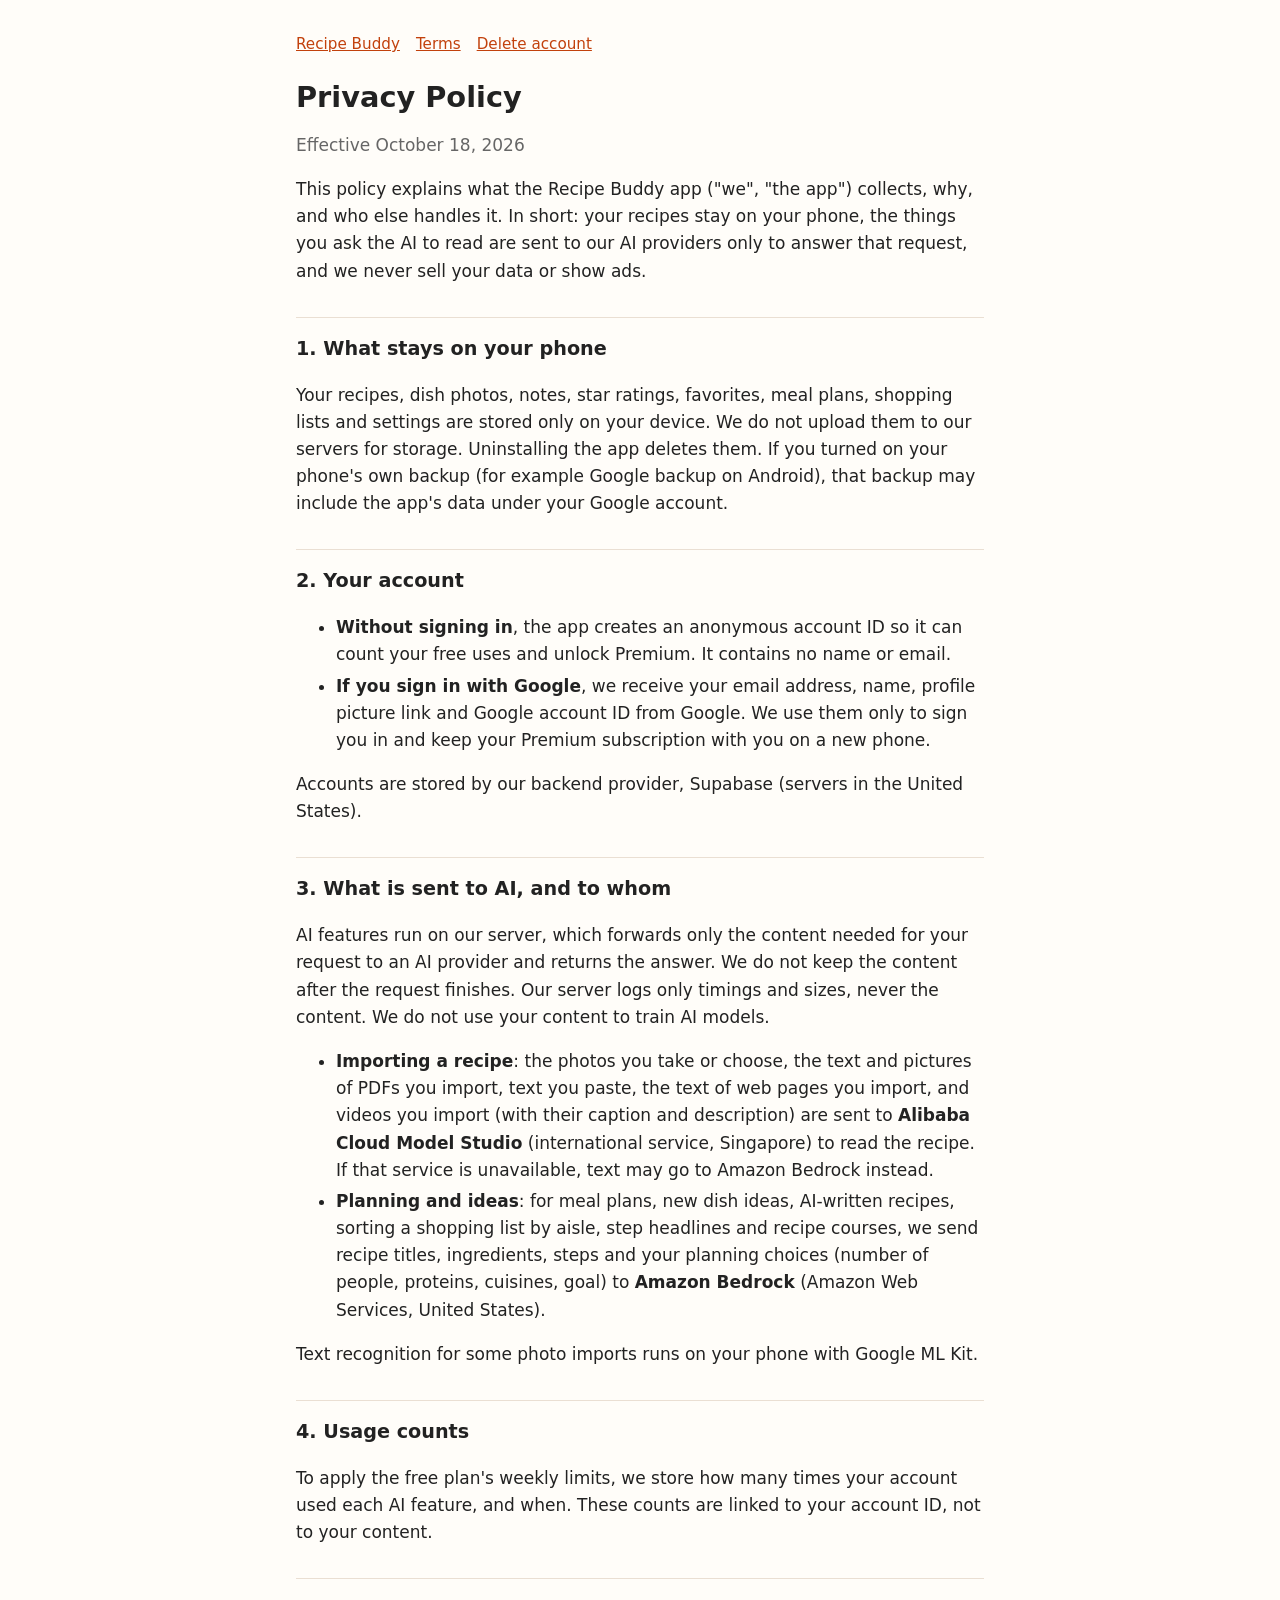
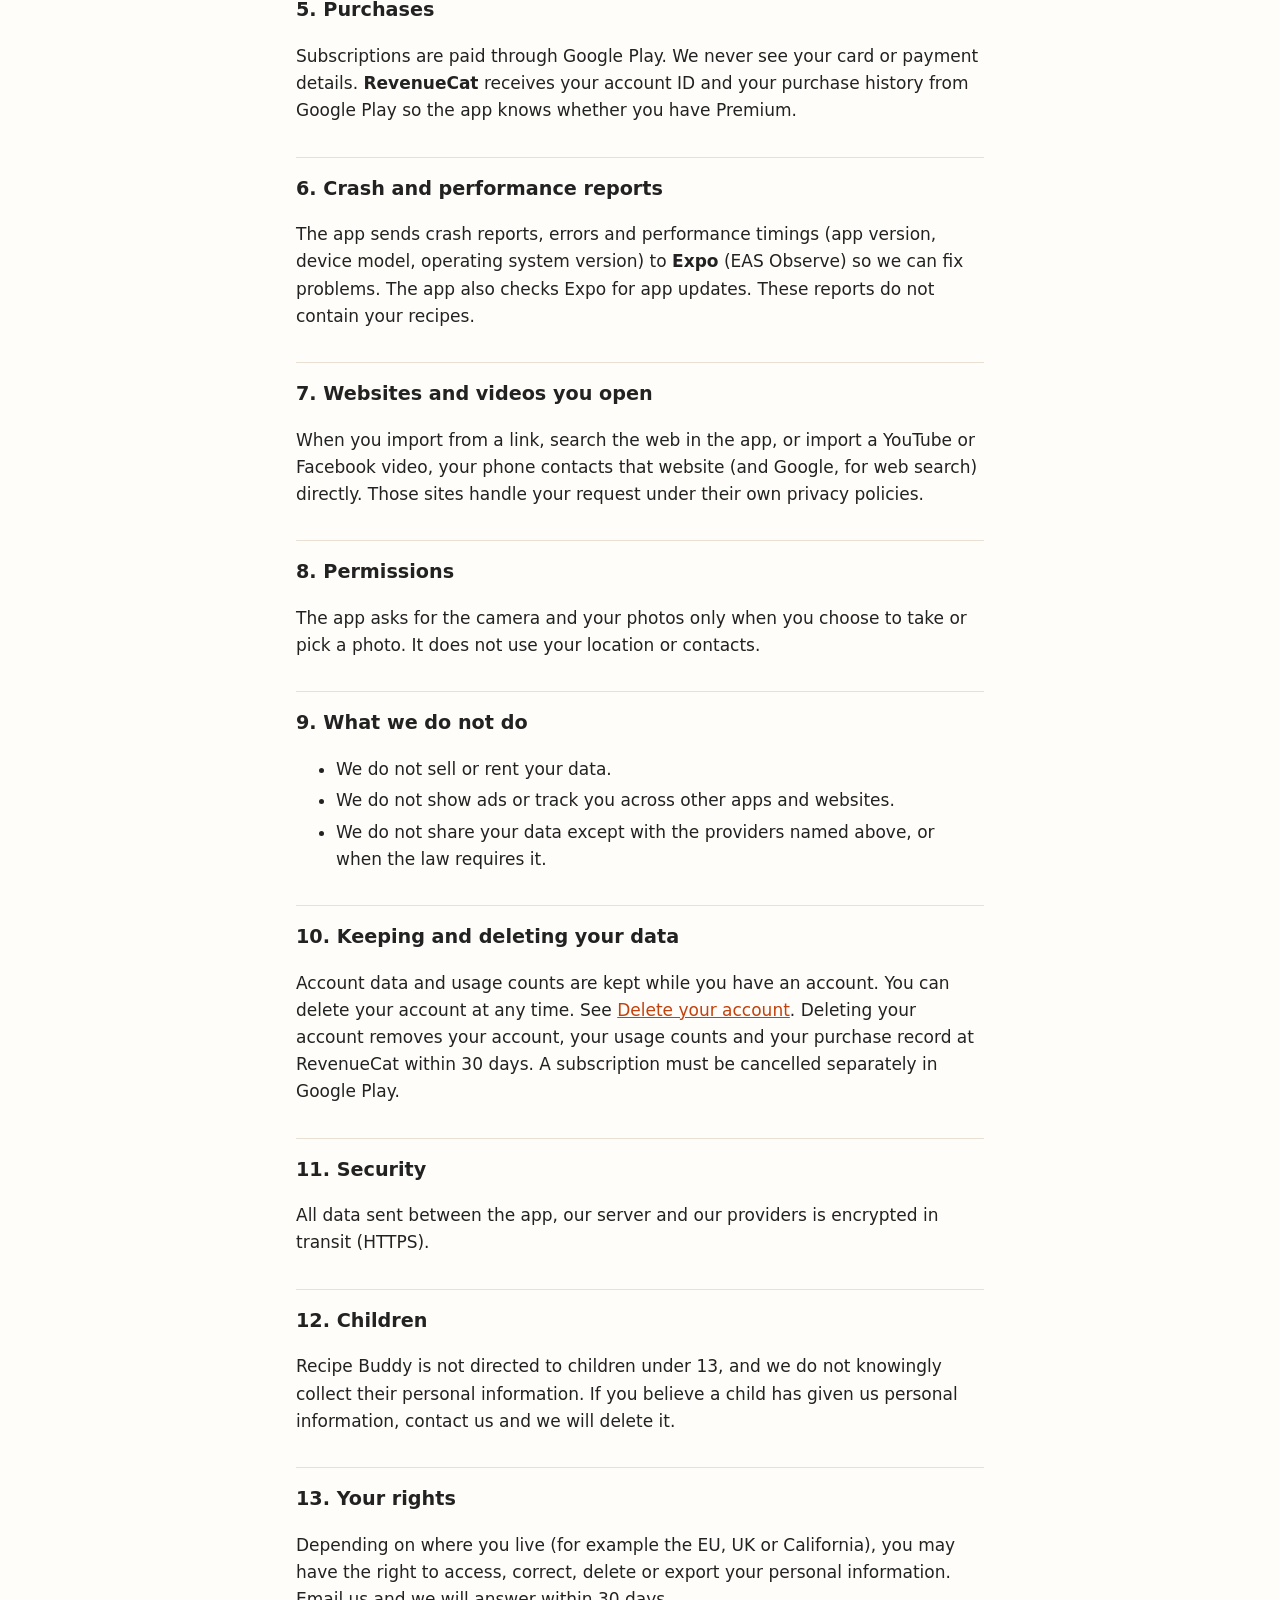
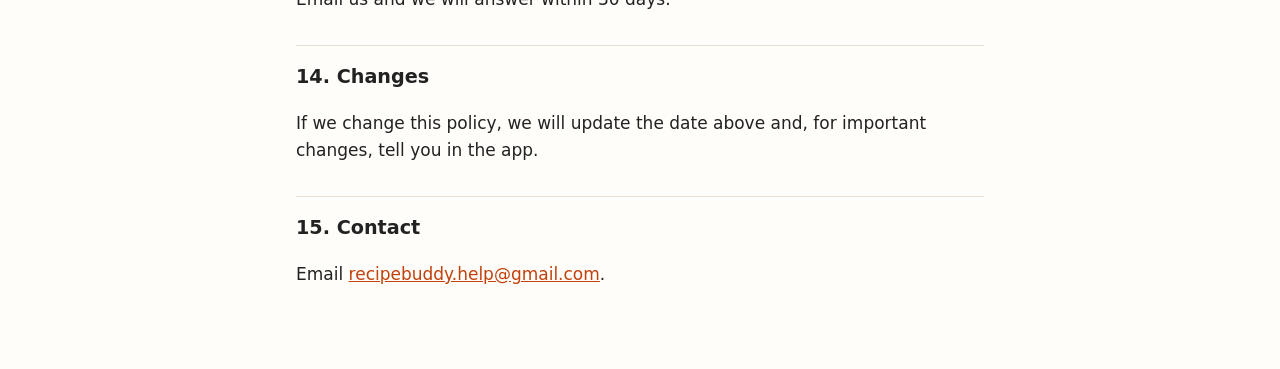
==== privacy/index.html @ 603877e3 "initial commit" ====
<!doctype html>
<html lang="en">
<head>
<meta charset="utf-8">
<meta name="viewport" content="width=device-width, initial-scale=1">
<title>Privacy Policy · Recipe Buddy</title>
<link rel="stylesheet" href="../style.css">
</head>
<body>
<main>
<nav><a href="../">Recipe Buddy</a><a href="../terms/">Terms</a><a href="../delete-account/">Delete account</a></nav>
<h1>Privacy Policy</h1>
<p class="muted">Effective October 18, 2026</p>

<p>This policy explains what the Recipe Buddy app ("we", "the app") collects, why, and who else handles it. In short: your recipes stay on your phone, the things you ask the AI to read are sent to our AI providers only to answer that request, and we never sell your data or show ads.</p>

<h2>1. What stays on your phone</h2>
<p>Your recipes, dish photos, notes, star ratings, favorites, meal plans, shopping lists and settings are stored only on your device. We do not upload them to our servers for storage. Uninstalling the app deletes them. If you turned on your phone's own backup (for example Google backup on Android), that backup may include the app's data under your Google account.</p>

<h2>2. Your account</h2>
<ul>
  <li><strong>Without signing in</strong>, the app creates an anonymous account ID so it can count your free uses and unlock Premium. It contains no name or email.</li>
  <li><strong>If you sign in with Google</strong>, we receive your email address, name, profile picture link and Google account ID from Google. We use them only to sign you in and keep your Premium subscription with you on a new phone.</li>
</ul>
<p>Accounts are stored by our backend provider, Supabase (servers in the United States).</p>

<h2>3. What is sent to AI, and to whom</h2>
<p>AI features run on our server, which forwards only the content needed for your request to an AI provider and returns the answer. We do not keep the content after the request finishes. Our server logs only timings and sizes, never the content. We do not use your content to train AI models.</p>
<ul>
  <li><strong>Importing a recipe</strong>: the photos you take or choose, the text and pictures of PDFs you import, text you paste, the text of web pages you import, and videos you import (with their caption and description) are sent to <strong>Alibaba Cloud Model Studio</strong> (international service, Singapore) to read the recipe. If that service is unavailable, text may go to Amazon Bedrock instead.</li>
  <li><strong>Planning and ideas</strong>: for meal plans, new dish ideas, AI-written recipes, sorting a shopping list by aisle, step headlines and recipe courses, we send recipe titles, ingredients, steps and your planning choices (number of people, proteins, cuisines, goal) to <strong>Amazon Bedrock</strong> (Amazon Web Services, United States).</li>
</ul>
<p>Text recognition for some photo imports runs on your phone with Google ML Kit.</p>

<h2>4. Usage counts</h2>
<p>To apply the free plan's weekly limits, we store how many times your account used each AI feature, and when. These counts are linked to your account ID, not to your content.</p>

<h2>5. Purchases</h2>
<p>Subscriptions are paid through Google Play. We never see your card or payment details. <strong>RevenueCat</strong> receives your account ID and your purchase history from Google Play so the app knows whether you have Premium.</p>

<h2>6. Crash and performance reports</h2>
<p>The app sends crash reports, errors and performance timings (app version, device model, operating system version) to <strong>Expo</strong> (EAS Observe) so we can fix problems. The app also checks Expo for app updates. These reports do not contain your recipes.</p>

<h2>7. Websites and videos you open</h2>
<p>When you import from a link, search the web in the app, or import a YouTube or Facebook video, your phone contacts that website (and Google, for web search) directly. Those sites handle your request under their own privacy policies.</p>

<h2>8. Permissions</h2>
<p>The app asks for the camera and your photos only when you choose to take or pick a photo. It does not use your location or contacts.</p>

<h2>9. What we do not do</h2>
<ul>
  <li>We do not sell or rent your data.</li>
  <li>We do not show ads or track you across other apps and websites.</li>
  <li>We do not share your data except with the providers named above, or when the law requires it.</li>
</ul>

<h2>10. Keeping and deleting your data</h2>
<p>Account data and usage counts are kept while you have an account. You can delete your account at any time. See <a href="../delete-account/">Delete your account</a>. Deleting your account removes your account, your usage counts and your purchase record at RevenueCat within 30 days. A subscription must be cancelled separately in Google Play.</p>

<h2>11. Security</h2>
<p>All data sent between the app, our server and our providers is encrypted in transit (HTTPS).</p>

<h2>12. Children</h2>
<p>Recipe Buddy is not directed to children under 13, and we do not knowingly collect their personal information. If you believe a child has given us personal information, contact us and we will delete it.</p>

<h2>13. Your rights</h2>
<p>Depending on where you live (for example the EU, UK or California), you may have the right to access, correct, delete or export your personal information. Email us and we will answer within 30 days.</p>

<h2>14. Changes</h2>
<p>If we change this policy, we will update the date above and, for important changes, tell you in the app.</p>

<h2>15. Contact</h2>
<p>Email <a href="mailto:recipebuddy.help@gmail.com">recipebuddy.help@gmail.com</a>.</p>
</main>
</body>
</html>
---- style.css ----
:root { --bg: #fffdf9; --text: #222; --muted: #666; --accent: #c2410c; --line: #eadfd3; }
@media (prefers-color-scheme: dark) { :root { --bg: #181512; --text: #eee; --muted: #aaa; --accent: #fb923c; --line: #3a322b; } }
* { box-sizing: border-box; }
body { margin: 0; background: var(--bg); color: var(--text); font: 17px/1.6 system-ui, -apple-system, "Segoe UI", Roboto, sans-serif; }
main { max-width: 720px; margin: 0 auto; padding: 32px 16px 64px; }
h1 { font-size: 1.8rem; line-height: 1.2; margin: 0 0 4px; }
h2 { font-size: 1.2rem; margin: 32px 0 8px; padding-top: 16px; border-top: 1px solid var(--line); }
.muted { color: var(--muted); }
a { color: var(--accent); }
nav { margin-bottom: 24px; font-size: 0.95rem; }
nav a { margin-right: 16px; }
li { margin: 4px 0; }
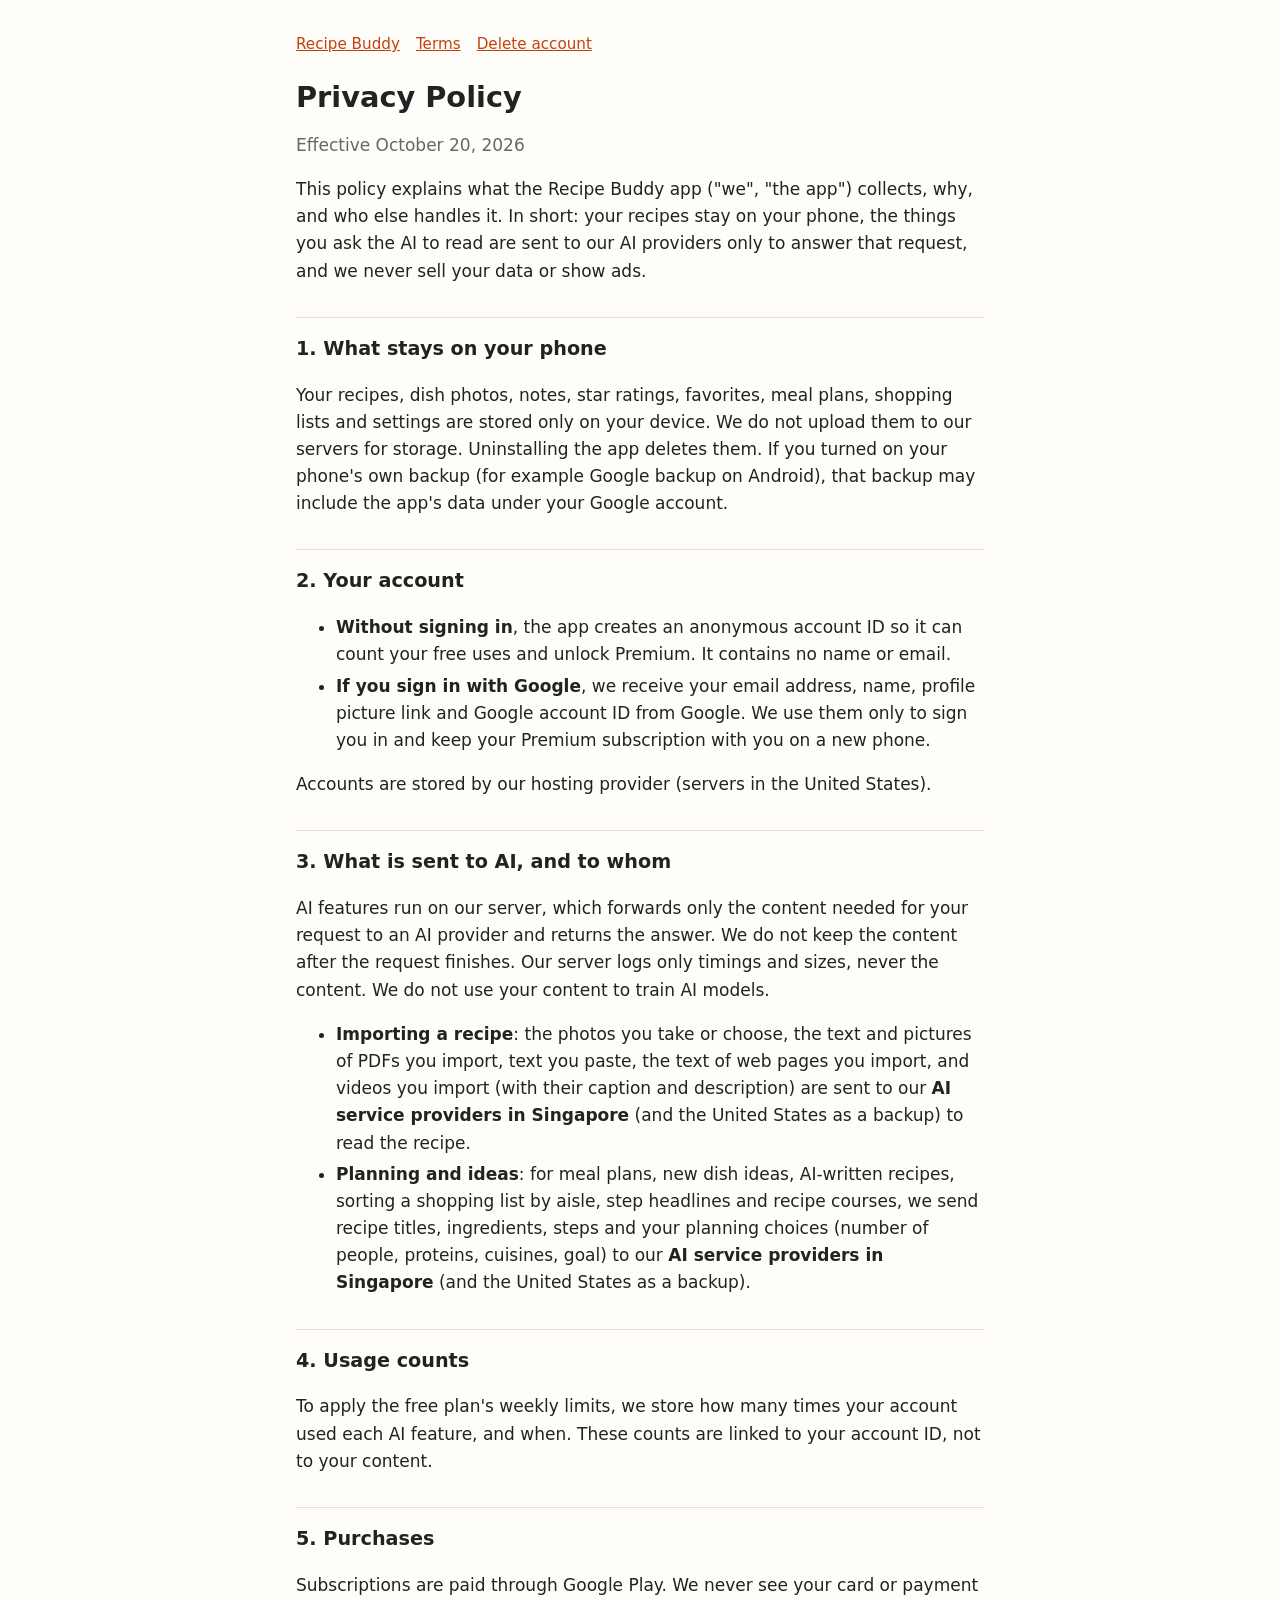
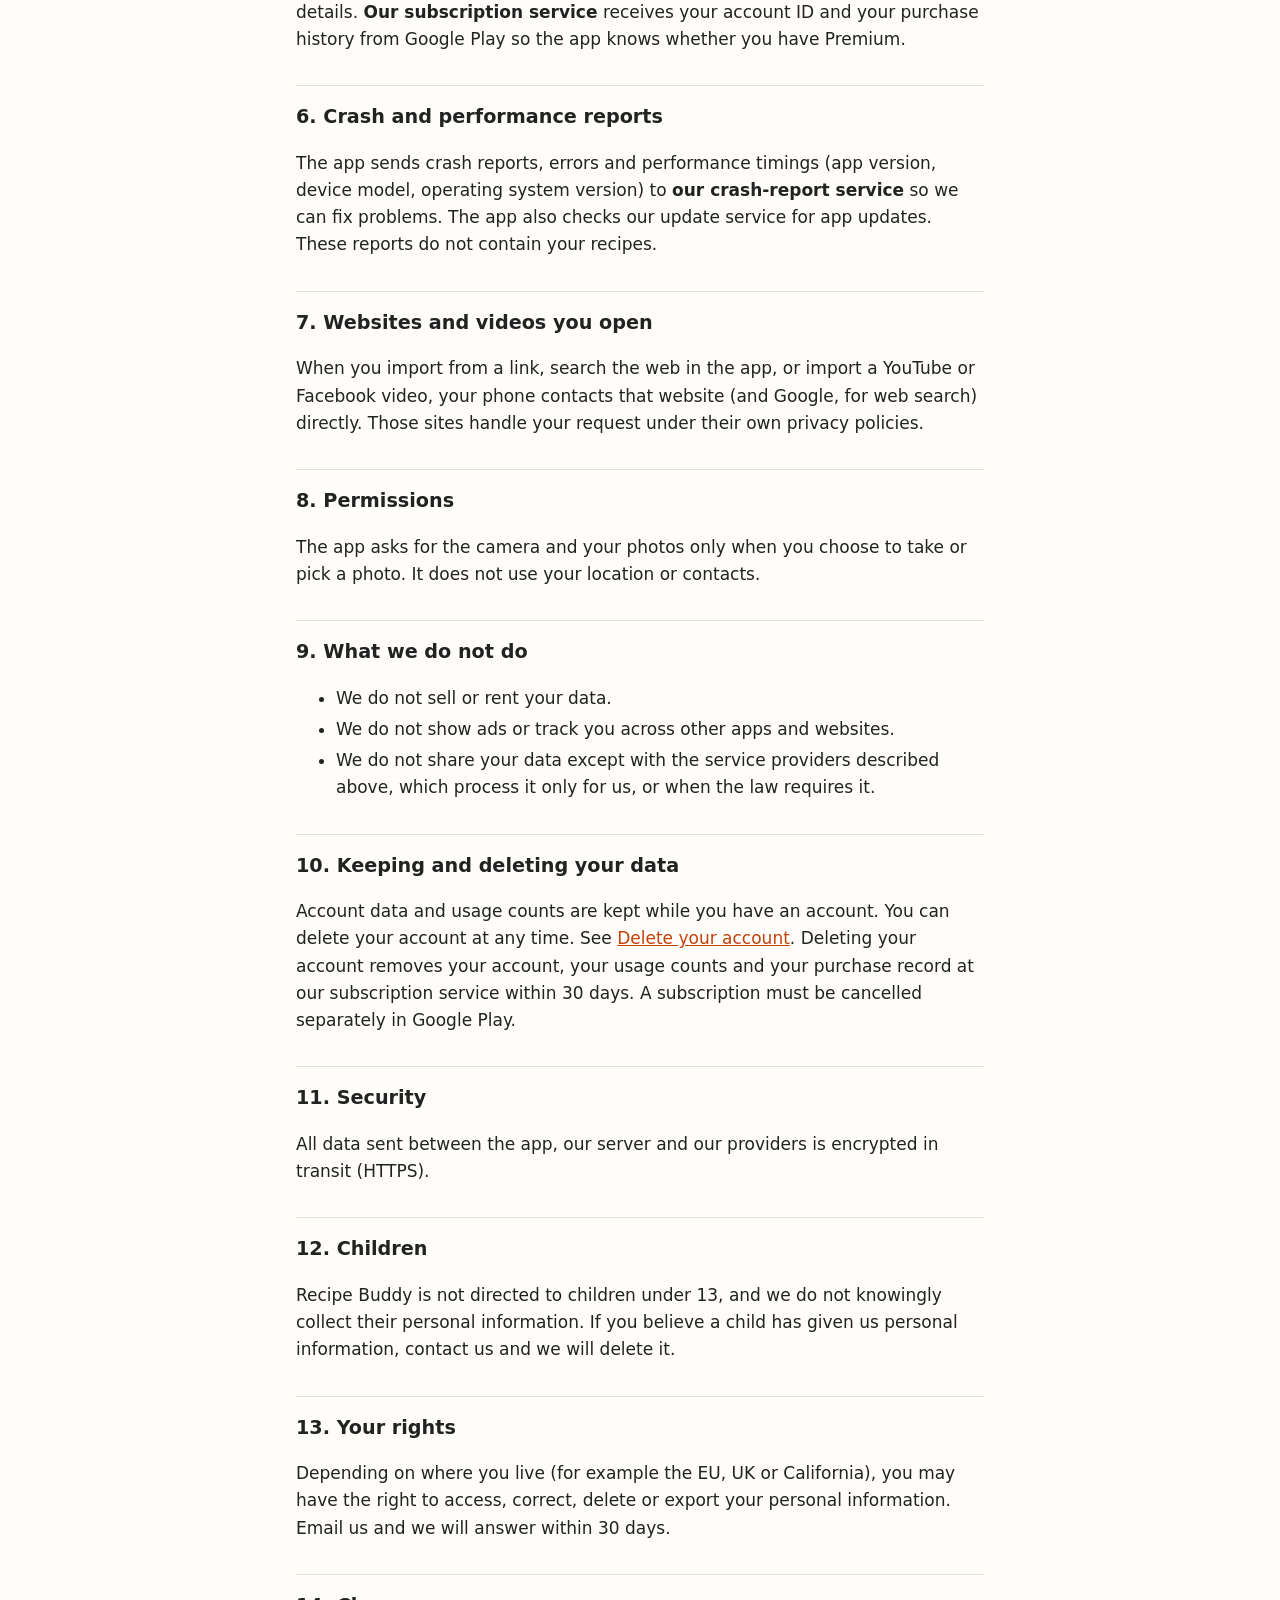
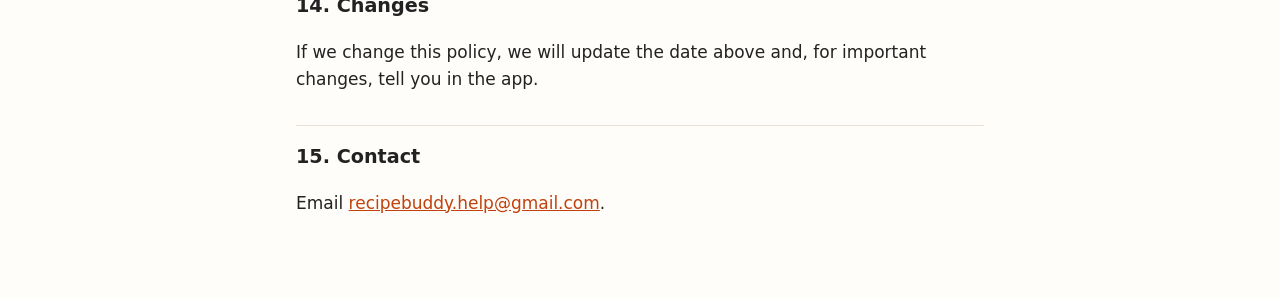
==== commit c84707d8: "privacy and delete-account: providers by role and region, effective Oct 20" ====
--- a/privacy/index.html
+++ b/privacy/index.html
@@ -10,7 +10,7 @@
 <main>
 <nav><a href="../">Recipe Buddy</a><a href="../terms/">Terms</a><a href="../delete-account/">Delete account</a></nav>
 <h1>Privacy Policy</h1>
-<p class="muted">Effective October 18, 2026</p>
+<p class="muted">Effective October 20, 2026</p>
 
 <p>This policy explains what the Recipe Buddy app ("we", "the app") collects, why, and who else handles it. In short: your recipes stay on your phone, the things you ask the AI to read are sent to our AI providers only to answer that request, and we never sell your data or show ads.</p>
 
@@ -22,24 +22,23 @@
   <li><strong>Without signing in</strong>, the app creates an anonymous account ID so it can count your free uses and unlock Premium. It contains no name or email.</li>
   <li><strong>If you sign in with Google</strong>, we receive your email address, name, profile picture link and Google account ID from Google. We use them only to sign you in and keep your Premium subscription with you on a new phone.</li>
 </ul>
-<p>Accounts are stored by our backend provider, Supabase (servers in the United States).</p>
+<p>Accounts are stored by our hosting provider (servers in the United States).</p>
 
 <h2>3. What is sent to AI, and to whom</h2>
 <p>AI features run on our server, which forwards only the content needed for your request to an AI provider and returns the answer. We do not keep the content after the request finishes. Our server logs only timings and sizes, never the content. We do not use your content to train AI models.</p>
 <ul>
-  <li><strong>Importing a recipe</strong>: the photos you take or choose, the text and pictures of PDFs you import, text you paste, the text of web pages you import, and videos you import (with their caption and description) are sent to <strong>Alibaba Cloud Model Studio</strong> (international service, Singapore) to read the recipe. If that service is unavailable, text may go to Amazon Bedrock instead.</li>
-  <li><strong>Planning and ideas</strong>: for meal plans, new dish ideas, AI-written recipes, sorting a shopping list by aisle, step headlines and recipe courses, we send recipe titles, ingredients, steps and your planning choices (number of people, proteins, cuisines, goal) to <strong>Amazon Bedrock</strong> (Amazon Web Services, United States).</li>
+  <li><strong>Importing a recipe</strong>: the photos you take or choose, the text and pictures of PDFs you import, text you paste, the text of web pages you import, and videos you import (with their caption and description) are sent to our <strong>AI service providers in Singapore</strong> (and the United States as a backup) to read the recipe.</li>
+  <li><strong>Planning and ideas</strong>: for meal plans, new dish ideas, AI-written recipes, sorting a shopping list by aisle, step headlines and recipe courses, we send recipe titles, ingredients, steps and your planning choices (number of people, proteins, cuisines, goal) to our <strong>AI service providers in Singapore</strong> (and the United States as a backup).</li>
 </ul>
-<p>Text recognition for some photo imports runs on your phone with Google ML Kit.</p>
 
 <h2>4. Usage counts</h2>
 <p>To apply the free plan's weekly limits, we store how many times your account used each AI feature, and when. These counts are linked to your account ID, not to your content.</p>
 
 <h2>5. Purchases</h2>
-<p>Subscriptions are paid through Google Play. We never see your card or payment details. <strong>RevenueCat</strong> receives your account ID and your purchase history from Google Play so the app knows whether you have Premium.</p>
+<p>Subscriptions are paid through Google Play. We never see your card or payment details. <strong>Our subscription service</strong> receives your account ID and your purchase history from Google Play so the app knows whether you have Premium.</p>
 
 <h2>6. Crash and performance reports</h2>
-<p>The app sends crash reports, errors and performance timings (app version, device model, operating system version) to <strong>Expo</strong> (EAS Observe) so we can fix problems. The app also checks Expo for app updates. These reports do not contain your recipes.</p>
+<p>The app sends crash reports, errors and performance timings (app version, device model, operating system version) to <strong>our crash-report service</strong> so we can fix problems. The app also checks our update service for app updates. These reports do not contain your recipes.</p>
 
 <h2>7. Websites and videos you open</h2>
 <p>When you import from a link, search the web in the app, or import a YouTube or Facebook video, your phone contacts that website (and Google, for web search) directly. Those sites handle your request under their own privacy policies.</p>
@@ -51,11 +50,11 @@
 <ul>
   <li>We do not sell or rent your data.</li>
   <li>We do not show ads or track you across other apps and websites.</li>
-  <li>We do not share your data except with the providers named above, or when the law requires it.</li>
+  <li>We do not share your data except with the service providers described above, which process it only for us, or when the law requires it.</li>
 </ul>
 
 <h2>10. Keeping and deleting your data</h2>
-<p>Account data and usage counts are kept while you have an account. You can delete your account at any time. See <a href="../delete-account/">Delete your account</a>. Deleting your account removes your account, your usage counts and your purchase record at RevenueCat within 30 days. A subscription must be cancelled separately in Google Play.</p>
+<p>Account data and usage counts are kept while you have an account. You can delete your account at any time. See <a href="../delete-account/">Delete your account</a>. Deleting your account removes your account, your usage counts and your purchase record at our subscription service within 30 days. A subscription must be cancelled separately in Google Play.</p>
 
 <h2>11. Security</h2>
 <p>All data sent between the app, our server and our providers is encrypted in transit (HTTPS).</p>
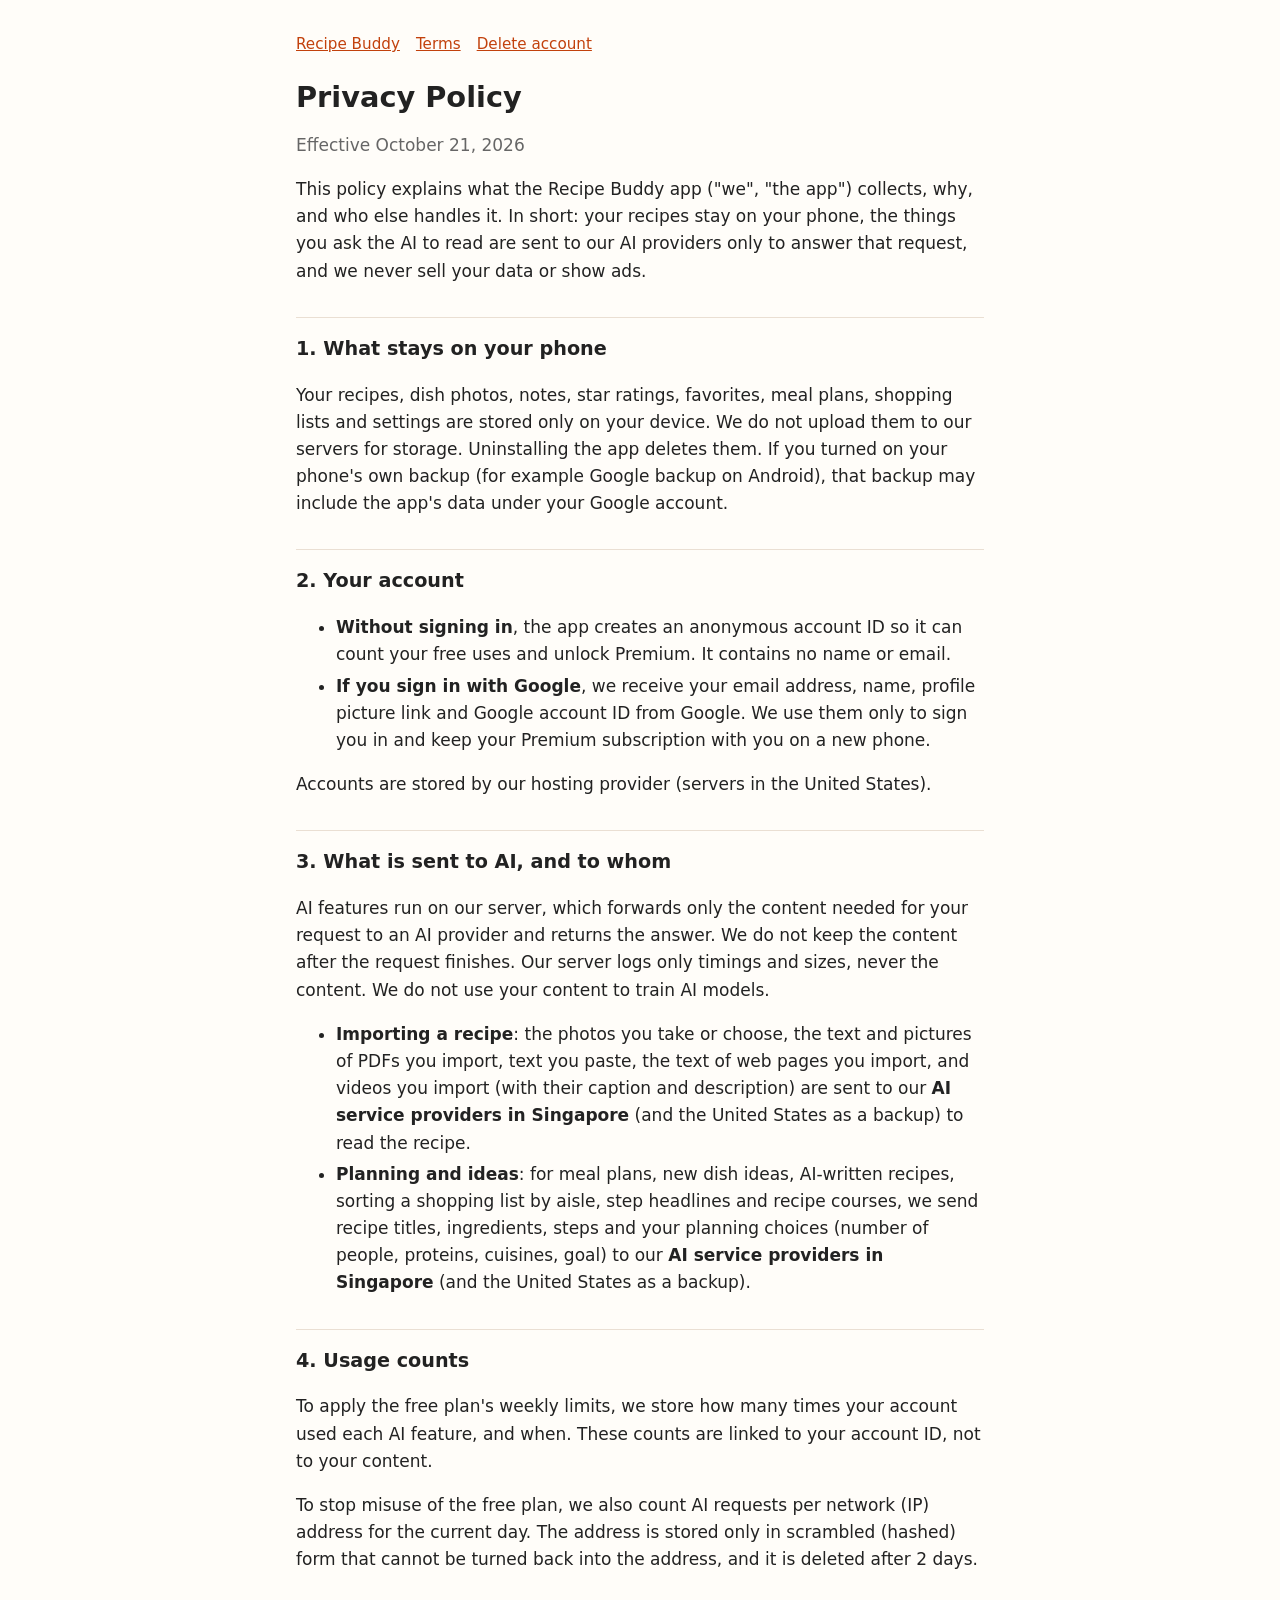
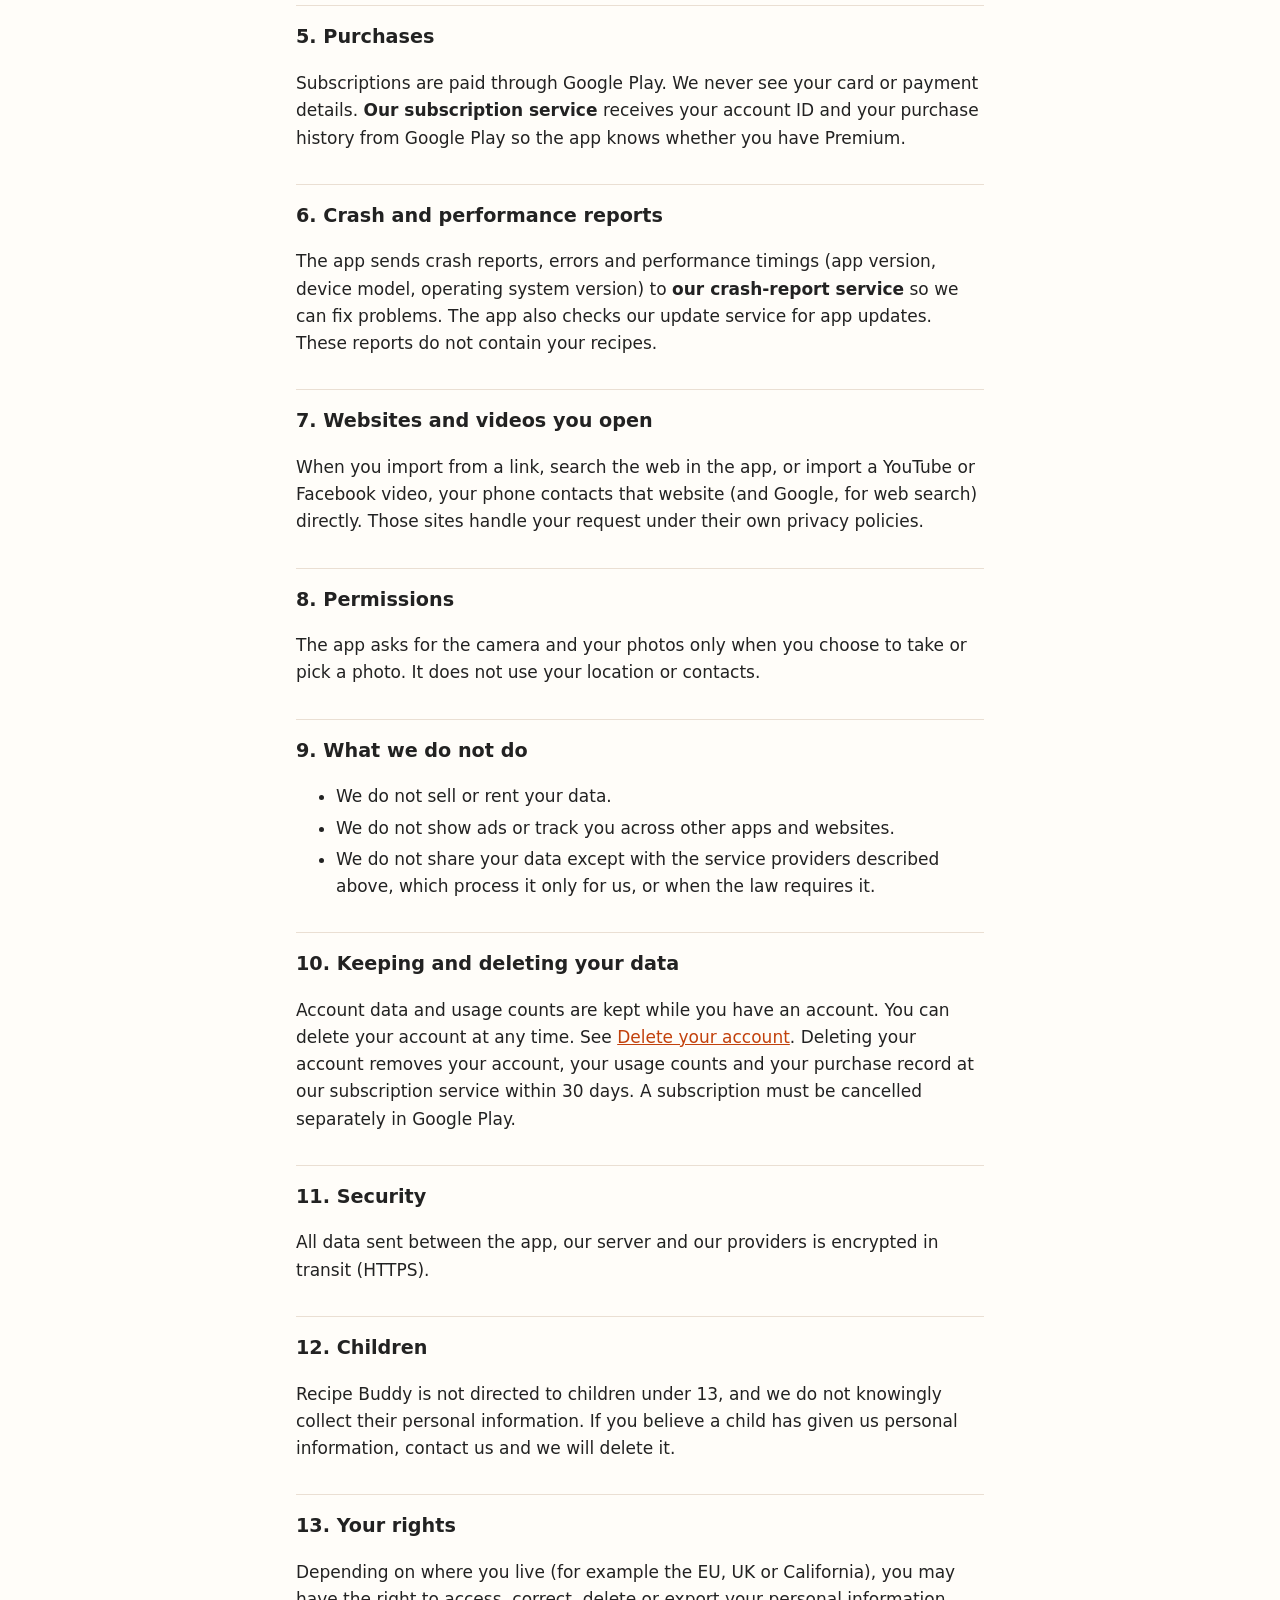
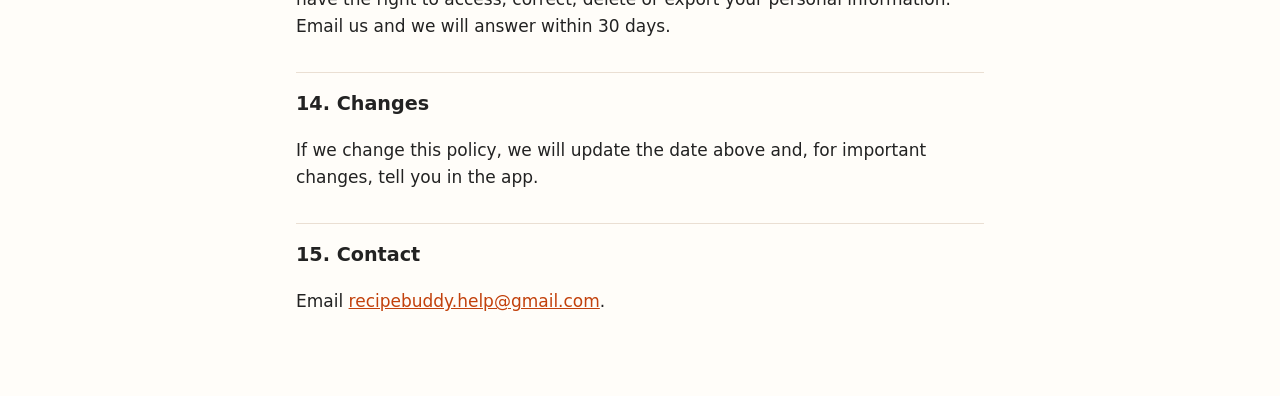
==== commit eb012ab3: "privacy: scrambled IP address for abuse limits, effective Oct 21" ====
--- a/privacy/index.html
+++ b/privacy/index.html
@@ -10,7 +10,7 @@
 <main>
 <nav><a href="../">Recipe Buddy</a><a href="../terms/">Terms</a><a href="../delete-account/">Delete account</a></nav>
 <h1>Privacy Policy</h1>
-<p class="muted">Effective October 20, 2026</p>
+<p class="muted">Effective October 21, 2026</p>
 
 <p>This policy explains what the Recipe Buddy app ("we", "the app") collects, why, and who else handles it. In short: your recipes stay on your phone, the things you ask the AI to read are sent to our AI providers only to answer that request, and we never sell your data or show ads.</p>
 
@@ -33,6 +33,7 @@
 
 <h2>4. Usage counts</h2>
 <p>To apply the free plan's weekly limits, we store how many times your account used each AI feature, and when. These counts are linked to your account ID, not to your content.</p>
+<p>To stop misuse of the free plan, we also count AI requests per network (IP) address for the current day. The address is stored only in scrambled (hashed) form that cannot be turned back into the address, and it is deleted after 2 days.</p>
 
 <h2>5. Purchases</h2>
 <p>Subscriptions are paid through Google Play. We never see your card or payment details. <strong>Our subscription service</strong> receives your account ID and your purchase history from Google Play so the app knows whether you have Premium.</p>
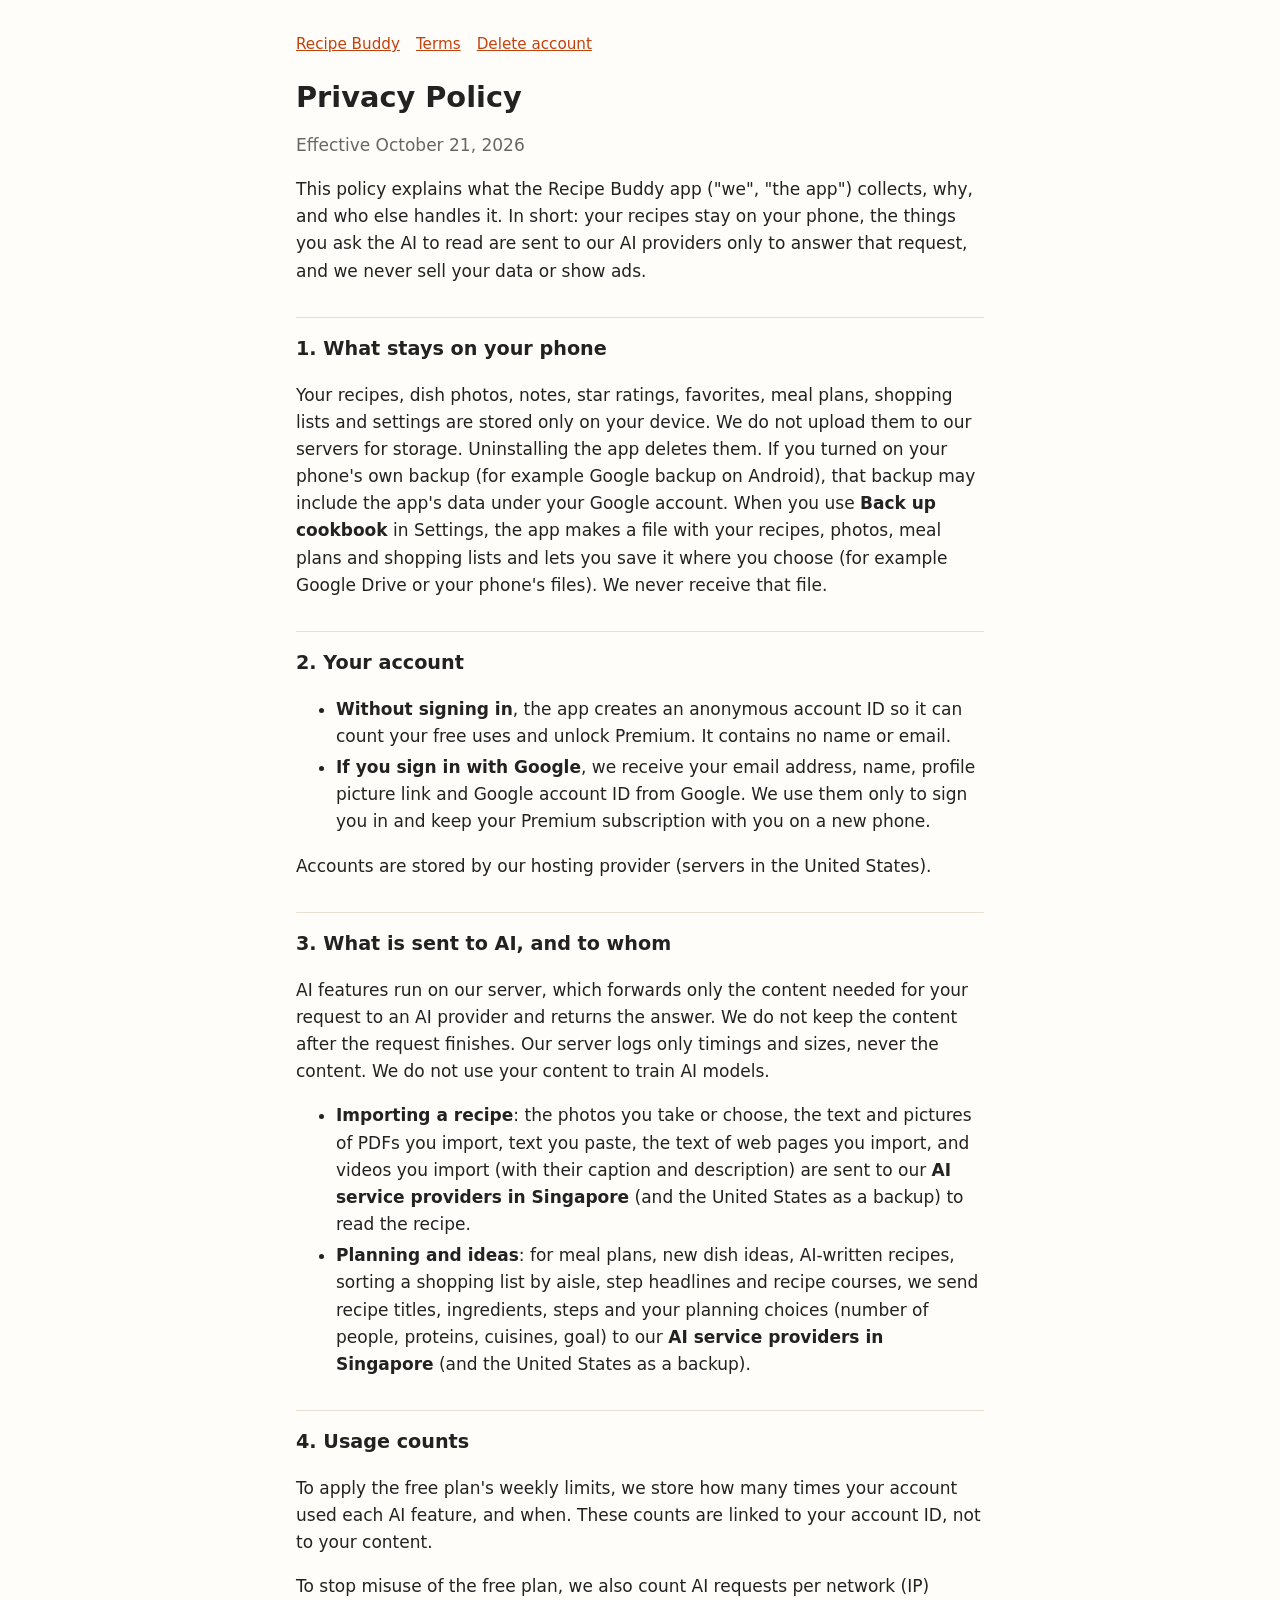
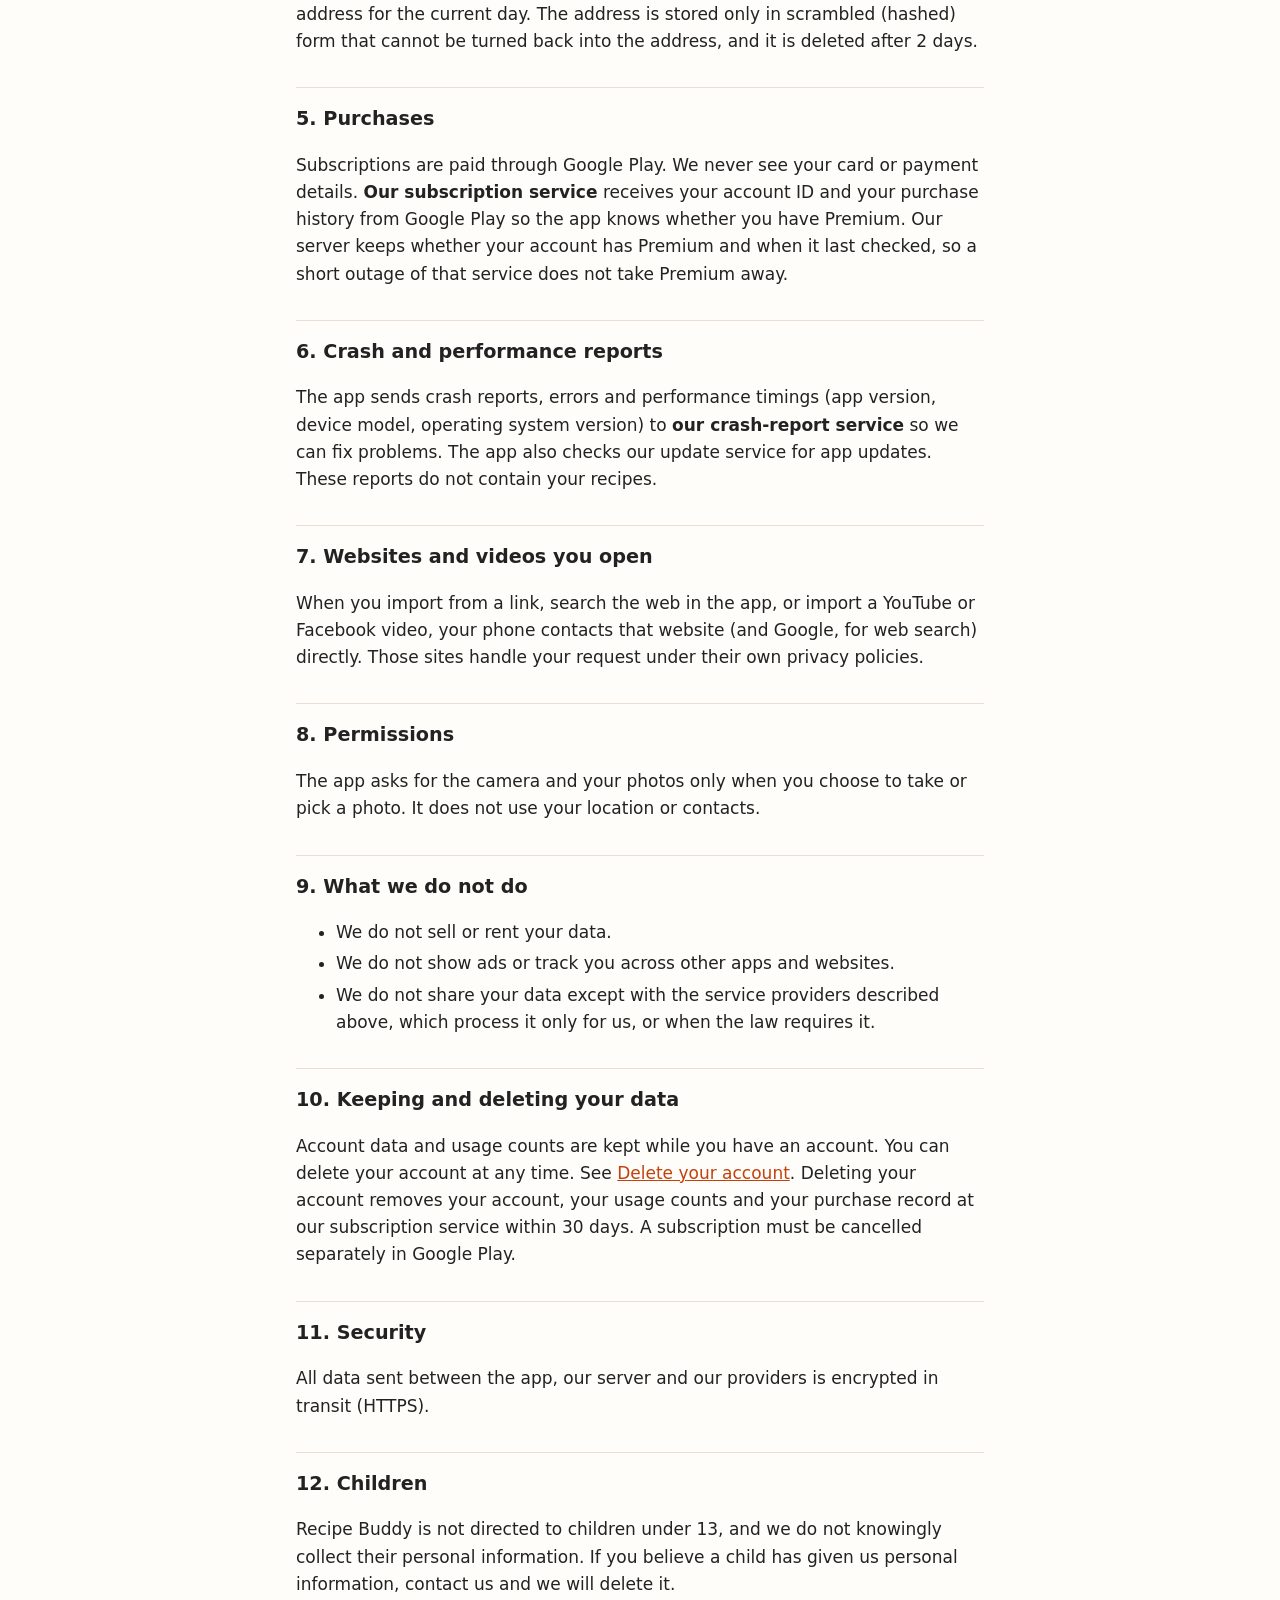
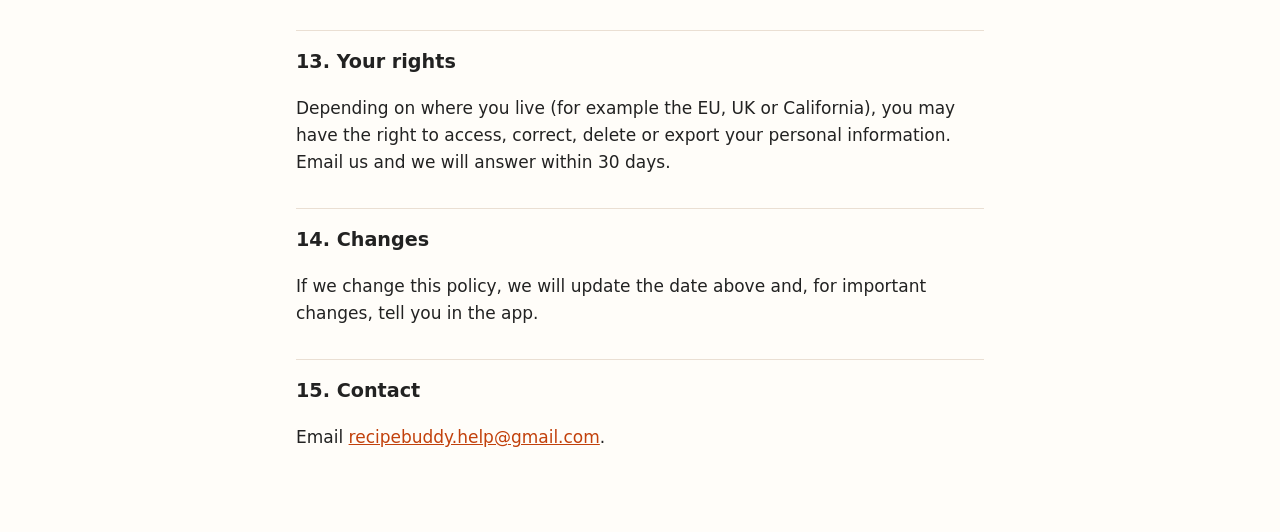
==== commit a3ead444: "privacy: cookbook backups and Premium status" ====
--- a/privacy/index.html
+++ b/privacy/index.html
@@ -15,7 +15,7 @@
 <p>This policy explains what the Recipe Buddy app ("we", "the app") collects, why, and who else handles it. In short: your recipes stay on your phone, the things you ask the AI to read are sent to our AI providers only to answer that request, and we never sell your data or show ads.</p>
 
 <h2>1. What stays on your phone</h2>
-<p>Your recipes, dish photos, notes, star ratings, favorites, meal plans, shopping lists and settings are stored only on your device. We do not upload them to our servers for storage. Uninstalling the app deletes them. If you turned on your phone's own backup (for example Google backup on Android), that backup may include the app's data under your Google account.</p>
+<p>Your recipes, dish photos, notes, star ratings, favorites, meal plans, shopping lists and settings are stored only on your device. We do not upload them to our servers for storage. Uninstalling the app deletes them. If you turned on your phone's own backup (for example Google backup on Android), that backup may include the app's data under your Google account. When you use <strong>Back up cookbook</strong> in Settings, the app makes a file with your recipes, photos, meal plans and shopping lists and lets you save it where you choose (for example Google Drive or your phone's files). We never receive that file.</p>
 
 <h2>2. Your account</h2>
 <ul>
@@ -36,7 +36,7 @@
 <p>To stop misuse of the free plan, we also count AI requests per network (IP) address for the current day. The address is stored only in scrambled (hashed) form that cannot be turned back into the address, and it is deleted after 2 days.</p>
 
 <h2>5. Purchases</h2>
-<p>Subscriptions are paid through Google Play. We never see your card or payment details. <strong>Our subscription service</strong> receives your account ID and your purchase history from Google Play so the app knows whether you have Premium.</p>
+<p>Subscriptions are paid through Google Play. We never see your card or payment details. <strong>Our subscription service</strong> receives your account ID and your purchase history from Google Play so the app knows whether you have Premium. Our server keeps whether your account has Premium and when it last checked, so a short outage of that service does not take Premium away.</p>
 
 <h2>6. Crash and performance reports</h2>
 <p>The app sends crash reports, errors and performance timings (app version, device model, operating system version) to <strong>our crash-report service</strong> so we can fix problems. The app also checks our update service for app updates. These reports do not contain your recipes.</p>
